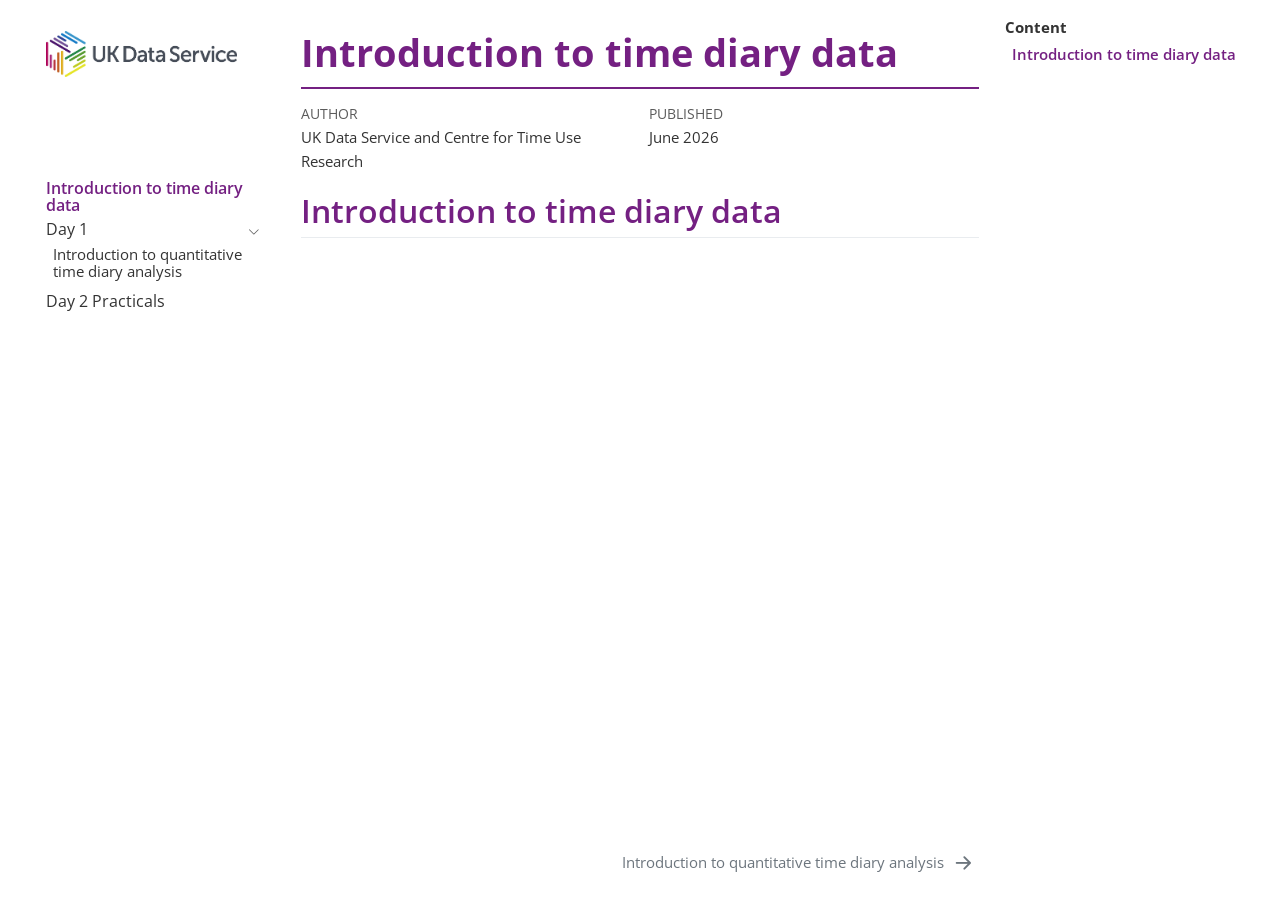
==== docs/index.html @ 2db5632a "Initial" ====
<!DOCTYPE html>
<html xmlns="http://www.w3.org/1999/xhtml" lang="en" xml:lang="en"><head>

<meta charset="utf-8">
<meta name="generator" content="quarto-1.8.27">

<meta name="viewport" content="width=device-width, initial-scale=1.0, user-scalable=yes">

<meta name="author" content="UK Data Service and Centre for Time Use Research">

<title>Introduction to time diary data</title>
<style>
code{white-space: pre-wrap;}
span.smallcaps{font-variant: small-caps;}
div.columns{display: flex; gap: min(4vw, 1.5em);}
div.column{flex: auto; overflow-x: auto;}
div.hanging-indent{margin-left: 1.5em; text-indent: -1.5em;}
ul.task-list{list-style: none;}
ul.task-list li input[type="checkbox"] {
  width: 0.8em;
  margin: 0 0.8em 0.2em -1em; /* quarto-specific, see https://github.com/quarto-dev/quarto-cli/issues/4556 */ 
  vertical-align: middle;
}
</style>


<script src="site_libs/quarto-nav/quarto-nav.js"></script>
<script src="site_libs/quarto-nav/headroom.min.js"></script>
<script src="site_libs/clipboard/clipboard.min.js"></script>
<script src="site_libs/quarto-search/autocomplete.umd.js"></script>
<script src="site_libs/quarto-search/fuse.min.js"></script>
<script src="site_libs/quarto-search/quarto-search.js"></script>
<meta name="quarto:offset" content="./">
<link href="./workbook_04.html" rel="next">
<script src="site_libs/quarto-html/quarto.js" type="module"></script>
<script src="site_libs/quarto-html/tabsets/tabsets.js" type="module"></script>
<script src="site_libs/quarto-html/axe/axe-check.js" type="module"></script>
<script src="site_libs/quarto-html/popper.min.js"></script>
<script src="site_libs/quarto-html/tippy.umd.min.js"></script>
<script src="site_libs/quarto-html/anchor.min.js"></script>
<link href="site_libs/quarto-html/tippy.css" rel="stylesheet">
<link href="site_libs/quarto-html/quarto-syntax-highlighting-ed96de9b727972fe78a7b5d16c58bf87.css" rel="stylesheet" id="quarto-text-highlighting-styles">
<script src="site_libs/bootstrap/bootstrap.min.js"></script>
<link href="site_libs/bootstrap/bootstrap-icons.css" rel="stylesheet">
<link href="site_libs/bootstrap/bootstrap-f410b66b4933f15108f8fa93e83e019d.min.css" rel="stylesheet" append-hash="true" id="quarto-bootstrap" data-mode="light">
<script id="quarto-search-options" type="application/json">{
  "location": "sidebar",
  "copy-button": false,
  "collapse-after": 3,
  "panel-placement": "start",
  "type": "textbox",
  "limit": 50,
  "keyboard-shortcut": [
    "f",
    "/",
    "s"
  ],
  "show-item-context": false,
  "language": {
    "search-no-results-text": "No results",
    "search-matching-documents-text": "matching documents",
    "search-copy-link-title": "Copy link to search",
    "search-hide-matches-text": "Hide additional matches",
    "search-more-match-text": "more match in this document",
    "search-more-matches-text": "more matches in this document",
    "search-clear-button-title": "Clear",
    "search-text-placeholder": "",
    "search-detached-cancel-button-title": "Cancel",
    "search-submit-button-title": "Submit",
    "search-label": "Search"
  }
}</script>
<style>html{ scroll-behavior: smooth; }</style>


<link rel="stylesheet" href="ukds_long.css">
</head>

<body class="nav-sidebar floating quarto-light">

<div id="quarto-search-results"></div>
  <header id="quarto-header" class="headroom fixed-top">
  <nav class="quarto-secondary-nav">
    <div class="container-fluid d-flex">
      <button type="button" class="quarto-btn-toggle btn" data-bs-toggle="collapse" role="button" data-bs-target=".quarto-sidebar-collapse-item" aria-controls="quarto-sidebar" aria-expanded="false" aria-label="Toggle sidebar navigation" onclick="if (window.quartoToggleHeadroom) { window.quartoToggleHeadroom(); }">
        <i class="bi bi-layout-text-sidebar-reverse"></i>
      </button>
        <nav class="quarto-page-breadcrumbs" aria-label="breadcrumb"><ol class="breadcrumb"><li class="breadcrumb-item"><a href="./index.html"><span class="chapter-title">Introduction to time diary data</span></a></li></ol></nav>
        <a class="flex-grow-1" role="navigation" data-bs-toggle="collapse" data-bs-target=".quarto-sidebar-collapse-item" aria-controls="quarto-sidebar" aria-expanded="false" aria-label="Toggle sidebar navigation" onclick="if (window.quartoToggleHeadroom) { window.quartoToggleHeadroom(); }">      
        </a>
      <button type="button" class="btn quarto-search-button" aria-label="Search" onclick="window.quartoOpenSearch();">
        <i class="bi bi-search"></i>
      </button>
    </div>
  </nav>
</header>
<!-- content -->
<div id="quarto-content" class="quarto-container page-columns page-rows-contents page-layout-full">
<!-- sidebar -->
  <nav id="quarto-sidebar" class="sidebar collapse collapse-horizontal quarto-sidebar-collapse-item sidebar-navigation floating overflow-auto">
    <div class="pt-lg-2 mt-2 text-left sidebar-header sidebar-header-stacked">
      <a href="https://ukdataservice.ac.uk/" class="sidebar-logo-link">
      <img src="./pics/UKDS_Logos_Col_Grey_300dpi.png" alt="UK Data Service Logo and link to website" class="sidebar-logo light-content py-0 d-lg-inline d-none">
      <img src="./pics/UKDS_Logos_Col_Grey_300dpi.png" alt="UK Data Service Logo and link to website" class="sidebar-logo dark-content py-0 d-lg-inline d-none">
      </a>
    <div class="sidebar-title mb-0 py-0">
      <a href="./"></a> 
        <div class="sidebar-tools-main">
    <a href="./Introduction-to--time-diary-data.pdf" title="Download PDF" class="quarto-navigation-tool px-1" aria-label="Download PDF"><i class="bi bi-file-pdf"></i></a>
</div>
    </div>
      </div>
        <div class="mt-2 flex-shrink-0 align-items-center">
        <div class="sidebar-search">
        <div id="quarto-search" class="" title="Search"></div>
        </div>
        </div>
    <div class="sidebar-menu-container"> 
    <ul class="list-unstyled mt-1">
        <li class="sidebar-item">
  <div class="sidebar-item-container"> 
  <a href="./index.html" class="sidebar-item-text sidebar-link active"><span class="chapter-title">Introduction to time diary data</span></a>
  </div>
</li>
        <li class="sidebar-item sidebar-item-section">
      <div class="sidebar-item-container"> 
            <a class="sidebar-item-text sidebar-link text-start" data-bs-toggle="collapse" data-bs-target="#quarto-sidebar-section-1" role="navigation" aria-expanded="true">
 <span class="menu-text">Day 1</span></a>
          <a class="sidebar-item-toggle text-start" data-bs-toggle="collapse" data-bs-target="#quarto-sidebar-section-1" role="navigation" aria-expanded="true" aria-label="Toggle section">
            <i class="bi bi-chevron-right ms-2"></i>
          </a> 
      </div>
      <ul id="quarto-sidebar-section-1" class="collapse list-unstyled sidebar-section depth1 show">  
          <li class="sidebar-item">
  <div class="sidebar-item-container"> 
  <a href="./workbook_04.html" class="sidebar-item-text sidebar-link"><span class="chapter-title">Introduction to quantitative time diary analysis</span></a>
  </div>
</li>
      </ul>
  </li>
        <li class="sidebar-item sidebar-item-section">
      <span class="sidebar-item-text sidebar-link text-start">
 <span class="menu-text">Day 2 Practicals</span></span>
  </li>
    </ul>
    </div>
</nav>
<div id="quarto-sidebar-glass" class="quarto-sidebar-collapse-item" data-bs-toggle="collapse" data-bs-target=".quarto-sidebar-collapse-item"></div>
<!-- margin-sidebar -->
    <div id="quarto-margin-sidebar" class="sidebar margin-sidebar">
        <nav id="TOC" role="doc-toc" class="toc-active">
    <h2 id="toc-title">Table of contents</h2>
   
  <ul>
  <li><a href="#introduction-to-time-diary-data" id="toc-introduction-to-time-diary-data" class="nav-link active" data-scroll-target="#introduction-to-time-diary-data">Introduction to time diary data</a></li>
  </ul>
</nav>
    </div>
<!-- main -->
<main class="content column-body" id="quarto-document-content">

<header id="title-block-header" class="quarto-title-block default">
<div class="quarto-title">
<h1 class="title">Introduction to time diary data</h1>
</div>



<div class="quarto-title-meta column-body">

    <div>
    <div class="quarto-title-meta-heading">Author</div>
    <div class="quarto-title-meta-contents">
             <p>UK Data Service and Centre for Time Use Research </p>
          </div>
  </div>
    
    <div>
    <div class="quarto-title-meta-heading">Published</div>
    <div class="quarto-title-meta-contents">
      <p class="date">June 2026</p>
    </div>
  </div>
  
    
  </div>
  


</header>


<section id="introduction-to-time-diary-data" class="level2">
<h2 class="anchored" data-anchor-id="introduction-to-time-diary-data">Introduction to time diary data</h2>


</section>

</main> <!-- /main -->
<script id="quarto-html-after-body" type="application/javascript">
  window.document.addEventListener("DOMContentLoaded", function (event) {
    const icon = "";
    const anchorJS = new window.AnchorJS();
    anchorJS.options = {
      placement: 'right',
      icon: icon
    };
    anchorJS.add('.anchored');
    const isCodeAnnotation = (el) => {
      for (const clz of el.classList) {
        if (clz.startsWith('code-annotation-')) {                     
          return true;
        }
      }
      return false;
    }
    const onCopySuccess = function(e) {
      // button target
      const button = e.trigger;
      // don't keep focus
      button.blur();
      // flash "checked"
      button.classList.add('code-copy-button-checked');
      var currentTitle = button.getAttribute("title");
      button.setAttribute("title", "Copied!");
      let tooltip;
      if (window.bootstrap) {
        button.setAttribute("data-bs-toggle", "tooltip");
        button.setAttribute("data-bs-placement", "left");
        button.setAttribute("data-bs-title", "Copied!");
        tooltip = new bootstrap.Tooltip(button, 
          { trigger: "manual", 
            customClass: "code-copy-button-tooltip",
            offset: [0, -8]});
        tooltip.show();    
      }
      setTimeout(function() {
        if (tooltip) {
          tooltip.hide();
          button.removeAttribute("data-bs-title");
          button.removeAttribute("data-bs-toggle");
          button.removeAttribute("data-bs-placement");
        }
        button.setAttribute("title", currentTitle);
        button.classList.remove('code-copy-button-checked');
      }, 1000);
      // clear code selection
      e.clearSelection();
    }
    const getTextToCopy = function(trigger) {
      const outerScaffold = trigger.parentElement.cloneNode(true);
      const codeEl = outerScaffold.querySelector('code');
      for (const childEl of codeEl.children) {
        if (isCodeAnnotation(childEl)) {
          childEl.remove();
        }
      }
      return codeEl.innerText;
    }
    const clipboard = new window.ClipboardJS('.code-copy-button:not([data-in-quarto-modal])', {
      text: getTextToCopy
    });
    clipboard.on('success', onCopySuccess);
    if (window.document.getElementById('quarto-embedded-source-code-modal')) {
      const clipboardModal = new window.ClipboardJS('.code-copy-button[data-in-quarto-modal]', {
        text: getTextToCopy,
        container: window.document.getElementById('quarto-embedded-source-code-modal')
      });
      clipboardModal.on('success', onCopySuccess);
    }
      var localhostRegex = new RegExp(/^(?:http|https):\/\/localhost\:?[0-9]*\//);
      var mailtoRegex = new RegExp(/^mailto:/);
        var filterRegex = new RegExp('/' + window.location.host + '/');
      var isInternal = (href) => {
          return filterRegex.test(href) || localhostRegex.test(href) || mailtoRegex.test(href);
      }
      // Inspect non-navigation links and adorn them if external
     var links = window.document.querySelectorAll('a[href]:not(.nav-link):not(.navbar-brand):not(.toc-action):not(.sidebar-link):not(.sidebar-item-toggle):not(.pagination-link):not(.no-external):not([aria-hidden]):not(.dropdown-item):not(.quarto-navigation-tool):not(.about-link)');
      for (var i=0; i<links.length; i++) {
        const link = links[i];
        if (!isInternal(link.href)) {
          // undo the damage that might have been done by quarto-nav.js in the case of
          // links that we want to consider external
          if (link.dataset.originalHref !== undefined) {
            link.href = link.dataset.originalHref;
          }
            // target, if specified
            link.setAttribute("target", "_blank");
            if (link.getAttribute("rel") === null) {
              link.setAttribute("rel", "noopener");
            }
        }
      }
    function tippyHover(el, contentFn, onTriggerFn, onUntriggerFn) {
      const config = {
        allowHTML: true,
        maxWidth: 500,
        delay: 100,
        arrow: false,
        appendTo: function(el) {
            return el.parentElement;
        },
        interactive: true,
        interactiveBorder: 10,
        theme: 'quarto',
        placement: 'bottom-start',
      };
      if (contentFn) {
        config.content = contentFn;
      }
      if (onTriggerFn) {
        config.onTrigger = onTriggerFn;
      }
      if (onUntriggerFn) {
        config.onUntrigger = onUntriggerFn;
      }
      window.tippy(el, config); 
    }
    const noterefs = window.document.querySelectorAll('a[role="doc-noteref"]');
    for (var i=0; i<noterefs.length; i++) {
      const ref = noterefs[i];
      tippyHover(ref, function() {
        // use id or data attribute instead here
        let href = ref.getAttribute('data-footnote-href') || ref.getAttribute('href');
        try { href = new URL(href).hash; } catch {}
        const id = href.replace(/^#\/?/, "");
        const note = window.document.getElementById(id);
        if (note) {
          return note.innerHTML;
        } else {
          return "";
        }
      });
    }
    const xrefs = window.document.querySelectorAll('a.quarto-xref');
    const processXRef = (id, note) => {
      // Strip column container classes
      const stripColumnClz = (el) => {
        el.classList.remove("page-full", "page-columns");
        if (el.children) {
          for (const child of el.children) {
            stripColumnClz(child);
          }
        }
      }
      stripColumnClz(note)
      if (id === null || id.startsWith('sec-')) {
        // Special case sections, only their first couple elements
        const container = document.createElement("div");
        if (note.children && note.children.length > 2) {
          container.appendChild(note.children[0].cloneNode(true));
          for (let i = 1; i < note.children.length; i++) {
            const child = note.children[i];
            if (child.tagName === "P" && child.innerText === "") {
              continue;
            } else {
              container.appendChild(child.cloneNode(true));
              break;
            }
          }
          if (window.Quarto?.typesetMath) {
            window.Quarto.typesetMath(container);
          }
          return container.innerHTML
        } else {
          if (window.Quarto?.typesetMath) {
            window.Quarto.typesetMath(note);
          }
          return note.innerHTML;
        }
      } else {
        // Remove any anchor links if they are present
        const anchorLink = note.querySelector('a.anchorjs-link');
        if (anchorLink) {
          anchorLink.remove();
        }
        if (window.Quarto?.typesetMath) {
          window.Quarto.typesetMath(note);
        }
        if (note.classList.contains("callout")) {
          return note.outerHTML;
        } else {
          return note.innerHTML;
        }
      }
    }
    for (var i=0; i<xrefs.length; i++) {
      const xref = xrefs[i];
      tippyHover(xref, undefined, function(instance) {
        instance.disable();
        let url = xref.getAttribute('href');
        let hash = undefined; 
        if (url.startsWith('#')) {
          hash = url;
        } else {
          try { hash = new URL(url).hash; } catch {}
        }
        if (hash) {
          const id = hash.replace(/^#\/?/, "");
          const note = window.document.getElementById(id);
          if (note !== null) {
            try {
              const html = processXRef(id, note.cloneNode(true));
              instance.setContent(html);
            } finally {
              instance.enable();
              instance.show();
            }
          } else {
            // See if we can fetch this
            fetch(url.split('#')[0])
            .then(res => res.text())
            .then(html => {
              const parser = new DOMParser();
              const htmlDoc = parser.parseFromString(html, "text/html");
              const note = htmlDoc.getElementById(id);
              if (note !== null) {
                const html = processXRef(id, note);
                instance.setContent(html);
              } 
            }).finally(() => {
              instance.enable();
              instance.show();
            });
          }
        } else {
          // See if we can fetch a full url (with no hash to target)
          // This is a special case and we should probably do some content thinning / targeting
          fetch(url)
          .then(res => res.text())
          .then(html => {
            const parser = new DOMParser();
            const htmlDoc = parser.parseFromString(html, "text/html");
            const note = htmlDoc.querySelector('main.content');
            if (note !== null) {
              // This should only happen for chapter cross references
              // (since there is no id in the URL)
              // remove the first header
              if (note.children.length > 0 && note.children[0].tagName === "HEADER") {
                note.children[0].remove();
              }
              const html = processXRef(null, note);
              instance.setContent(html);
            } 
          }).finally(() => {
            instance.enable();
            instance.show();
          });
        }
      }, function(instance) {
      });
    }
        let selectedAnnoteEl;
        const selectorForAnnotation = ( cell, annotation) => {
          let cellAttr = 'data-code-cell="' + cell + '"';
          let lineAttr = 'data-code-annotation="' +  annotation + '"';
          const selector = 'span[' + cellAttr + '][' + lineAttr + ']';
          return selector;
        }
        const selectCodeLines = (annoteEl) => {
          const doc = window.document;
          const targetCell = annoteEl.getAttribute("data-target-cell");
          const targetAnnotation = annoteEl.getAttribute("data-target-annotation");
          const annoteSpan = window.document.querySelector(selectorForAnnotation(targetCell, targetAnnotation));
          const lines = annoteSpan.getAttribute("data-code-lines").split(",");
          const lineIds = lines.map((line) => {
            return targetCell + "-" + line;
          })
          let top = null;
          let height = null;
          let parent = null;
          if (lineIds.length > 0) {
              //compute the position of the single el (top and bottom and make a div)
              const el = window.document.getElementById(lineIds[0]);
              top = el.offsetTop;
              height = el.offsetHeight;
              parent = el.parentElement.parentElement;
            if (lineIds.length > 1) {
              const lastEl = window.document.getElementById(lineIds[lineIds.length - 1]);
              const bottom = lastEl.offsetTop + lastEl.offsetHeight;
              height = bottom - top;
            }
            if (top !== null && height !== null && parent !== null) {
              // cook up a div (if necessary) and position it 
              let div = window.document.getElementById("code-annotation-line-highlight");
              if (div === null) {
                div = window.document.createElement("div");
                div.setAttribute("id", "code-annotation-line-highlight");
                div.style.position = 'absolute';
                parent.appendChild(div);
              }
              div.style.top = top - 2 + "px";
              div.style.height = height + 4 + "px";
              div.style.left = 0;
              let gutterDiv = window.document.getElementById("code-annotation-line-highlight-gutter");
              if (gutterDiv === null) {
                gutterDiv = window.document.createElement("div");
                gutterDiv.setAttribute("id", "code-annotation-line-highlight-gutter");
                gutterDiv.style.position = 'absolute';
                const codeCell = window.document.getElementById(targetCell);
                const gutter = codeCell.querySelector('.code-annotation-gutter');
                gutter.appendChild(gutterDiv);
              }
              gutterDiv.style.top = top - 2 + "px";
              gutterDiv.style.height = height + 4 + "px";
            }
            selectedAnnoteEl = annoteEl;
          }
        };
        const unselectCodeLines = () => {
          const elementsIds = ["code-annotation-line-highlight", "code-annotation-line-highlight-gutter"];
          elementsIds.forEach((elId) => {
            const div = window.document.getElementById(elId);
            if (div) {
              div.remove();
            }
          });
          selectedAnnoteEl = undefined;
        };
          // Handle positioning of the toggle
      window.addEventListener(
        "resize",
        throttle(() => {
          elRect = undefined;
          if (selectedAnnoteEl) {
            selectCodeLines(selectedAnnoteEl);
          }
        }, 10)
      );
      function throttle(fn, ms) {
      let throttle = false;
      let timer;
        return (...args) => {
          if(!throttle) { // first call gets through
              fn.apply(this, args);
              throttle = true;
          } else { // all the others get throttled
              if(timer) clearTimeout(timer); // cancel #2
              timer = setTimeout(() => {
                fn.apply(this, args);
                timer = throttle = false;
              }, ms);
          }
        };
      }
        // Attach click handler to the DT
        const annoteDls = window.document.querySelectorAll('dt[data-target-cell]');
        for (const annoteDlNode of annoteDls) {
          annoteDlNode.addEventListener('click', (event) => {
            const clickedEl = event.target;
            if (clickedEl !== selectedAnnoteEl) {
              unselectCodeLines();
              const activeEl = window.document.querySelector('dt[data-target-cell].code-annotation-active');
              if (activeEl) {
                activeEl.classList.remove('code-annotation-active');
              }
              selectCodeLines(clickedEl);
              clickedEl.classList.add('code-annotation-active');
            } else {
              // Unselect the line
              unselectCodeLines();
              clickedEl.classList.remove('code-annotation-active');
            }
          });
        }
    const findCites = (el) => {
      const parentEl = el.parentElement;
      if (parentEl) {
        const cites = parentEl.dataset.cites;
        if (cites) {
          return {
            el,
            cites: cites.split(' ')
          };
        } else {
          return findCites(el.parentElement)
        }
      } else {
        return undefined;
      }
    };
    var bibliorefs = window.document.querySelectorAll('a[role="doc-biblioref"]');
    for (var i=0; i<bibliorefs.length; i++) {
      const ref = bibliorefs[i];
      const citeInfo = findCites(ref);
      if (citeInfo) {
        tippyHover(citeInfo.el, function() {
          var popup = window.document.createElement('div');
          citeInfo.cites.forEach(function(cite) {
            var citeDiv = window.document.createElement('div');
            citeDiv.classList.add('hanging-indent');
            citeDiv.classList.add('csl-entry');
            var biblioDiv = window.document.getElementById('ref-' + cite);
            if (biblioDiv) {
              citeDiv.innerHTML = biblioDiv.innerHTML;
            }
            popup.appendChild(citeDiv);
          });
          return popup.innerHTML;
        });
      }
    }
  });
  </script>
<nav class="page-navigation column-body">
  <div class="nav-page nav-page-previous">
  </div>
  <div class="nav-page nav-page-next">
      <a href="./workbook_04.html" class="pagination-link" aria-label="Introduction to quantitative time diary analysis">
        <span class="nav-page-text"><span class="chapter-title">Introduction to quantitative time diary analysis</span></span> <i class="bi bi-arrow-right-short"></i>
      </a>
  </div>
</nav>
</div> <!-- /content -->




<script src="site_libs/quarto-html/zenscroll-min.js"></script>
</body></html>
---- docs/site_libs/quarto-html/tippy.css ----
.tippy-box[data-animation=fade][data-state=hidden]{opacity:0}[data-tippy-root]{max-width:calc(100vw - 10px)}.tippy-box{position:relative;background-color:#333;color:#fff;border-radius:4px;font-size:14px;line-height:1.4;white-space:normal;outline:0;transition-property:transform,visibility,opacity}.tippy-box[data-placement^=top]>.tippy-arrow{bottom:0}.tippy-box[data-placement^=top]>.tippy-arrow:before{bottom:-7px;left:0;border-width:8px 8px 0;border-top-color:initial;transform-origin:center top}.tippy-box[data-placement^=bottom]>.tippy-arrow{top:0}.tippy-box[data-placement^=bottom]>.tippy-arrow:before{top:-7px;left:0;border-width:0 8px 8px;border-bottom-color:initial;transform-origin:center bottom}.tippy-box[data-placement^=left]>.tippy-arrow{right:0}.tippy-box[data-placement^=left]>.tippy-arrow:before{border-width:8px 0 8px 8px;border-left-color:initial;right:-7px;transform-origin:center left}.tippy-box[data-placement^=right]>.tippy-arrow{left:0}.tippy-box[data-placement^=right]>.tippy-arrow:before{left:-7px;border-width:8px 8px 8px 0;border-right-color:initial;transform-origin:center right}.tippy-box[data-inertia][data-state=visible]{transition-timing-function:cubic-bezier(.54,1.5,.38,1.11)}.tippy-arrow{width:16px;height:16px;color:#333}.tippy-arrow:before{content:"";position:absolute;border-color:transparent;border-style:solid}.tippy-content{position:relative;padding:5px 9px;z-index:1}
---- docs/ukds_long.css ----
/* 
 * UK Data Service Quarto Book Styles
 * Default font: Open Sans
 * Brand color: #742082
 * Logo with hyperlink in top left
 * Current page in BOTH TOCs: #742082
 */

/* Import Open Sans font from Google Fonts */
@import url('https://fonts.googleapis.com/css2?family=Open+Sans:ital,wght@0,300;0,400;0,500;0,600;0,700;0,800;1,300;1,400;1,500;1,600;1,700;1,800&display=swap');

/* CSS Variables for consistent theming */
:root {
  --brand-purple: #742082;
  --brand-purple-light: #8a4a96;
  --brand-purple-dark: #5a1a66;
  --text-dark: #333333;
  --text-light: #666666;
  --background-light: #f8f9fa;
  --border-light: #e9ecef;
}

/* Base typography */
body {
  font-family: 'Open Sans', sans-serif;
  font-weight: 400;
  line-height: 1.6;
  color: var(--text-dark);
}

/* Headings - all using brand purple */
h1, h2, h3, h4, h5, h6,
.h1, .h2, .h3, .h4, .h5, .h6 {
  color: var(--brand-purple);
  font-family: 'Open Sans', sans-serif;
  font-weight: 600;
  margin-top: 1.5em;
  margin-bottom: 0.5em;
}

h1, .h1 {
  font-size: 2.25rem;
  font-weight: 700;
  border-bottom: 2px solid var(--brand-purple);
  padding-bottom: 0.3em;
}

h2, .h2 {
  font-size: 1.875rem;
  border-bottom: 1px solid var(--border-light);
  padding-bottom: 0.2em;
}

h3, .h3 { font-size: 1.5rem; }
h4, .h4 { font-size: 1.25rem; }
h5, .h5 { font-size: 1.125rem; }
h6, .h6 { font-size: 1rem; font-style: italic; }

/* Hyperlinks */
a {
  color: var(--brand-purple);
  text-decoration: none;
  transition: color 0.2s ease, text-decoration 0.2s ease;
}

a:hover,
a:focus {
  color: var(--brand-purple-dark);
  text-decoration: underline;
}

a:visited {
  color: var(--brand-purple-light);
}

/* Logo in top left corner - LARGER SIZE 
.sidebar-header {
  position: relative;
  padding: 1.5rem 1.5rem; /* Increased padding for larger logo */
  border-bottom: 1px solid var(--border-light);
  background: white;
}

.sidebar-logo-img {
  background: url('pics/UKDS_Logos_Col_Grey_300dpi.png') no-repeat; 
  /* OR use <img> tag in your sidebar */
}

/* Logo container with hyperlink */
.sidebar-logo {
  display: block;
  margin-bottom: 1rem;
}

/* Larger logo size */
.sidebar-logo-img {
  height: 80px; /* Increased from 60px to 80px */
  width: auto;
  max-width: 280px; /* Increased from 200px to 280px */
  transition: opacity 0.2s ease;
}

.sidebar-logo:hover .sidebar-logo-img {
  opacity: 0.8;
}

/* Alternative positioning if sidebar header doesn't work - also larger */
.navbar-brand {
  padding: 0.75rem 0; /* Increased padding */
}

.navbar-logo {
  height: 60px; /* Increased from 40px to 60px */
  width: auto;
  max-width: 240px; /* Increased from 180px to 240px */
}
*/

/* Main content area adjustments */
#quarto-document-container {
  font-family: 'Open Sans', sans-serif;
}

/* LEFT SIDEBAR TOC - CORRECT SELECTORS FOR SIDEBAR-ITEM-TEXT */

/* Left sidebar regular links */
.sidebar .sidebar-item-text.sidebar-link,
.sidebar .sidebar-link,
.sidebar-item-text.sidebar-link {
  color: var(--text-dark) !important;
  font-weight: 400 !important;
  background-color: transparent !important;
}

/* Left sidebar ACTIVE links - brand purple */
.sidebar .sidebar-item-text.sidebar-link.active,
.sidebar .sidebar-link.active,
.sidebar-item-text.sidebar-link.active,
.sidebar .active > .sidebar-item-text.sidebar-link {
  color: #742082 !important;
  font-weight: 600 !important;
  background-color: transparent !important;
  border-color: transparent !important;
}

/* Left sidebar hover states - regular links */
.sidebar .sidebar-item-text.sidebar-link:hover,
.sidebar .sidebar-link:hover,
.sidebar-item-text.sidebar-link:hover {
  color: #742082 !important;
  text-decoration: underline !important;
  background-color: transparent !important;
}

/* Left sidebar hover states - ACTIVE links */
.sidebar .sidebar-item-text.sidebar-link.active:hover,
.sidebar .sidebar-link.active:hover,
.sidebar-item-text.sidebar-link.active:hover,
.sidebar .active > .sidebar-item-text.sidebar-link:hover {
  color: #742082 !important;
  font-weight: 600 !important;
  text-decoration: underline !important;
  background-color: transparent !important;
}

/* Legacy left TOC styling (backward compatibility) */
.sidebar nav[role="doc-toc"] ul > li > a {
  color: var(--text-dark);
  font-weight: 400;
  padding: 0.25rem 0;
  background-color: transparent;
}

.sidebar nav[role="doc-toc"] ul > li > a.active {
  color: var(--brand-purple);
  font-weight: 600;
  text-decoration: none;
}

.sidebar nav[role="doc-toc"] ul > li > a:hover,
.sidebar nav[role="doc-toc"] ul > li > a:focus {
  color: var(--brand-purple);
  background-color: transparent;
  text-decoration: underline;
}

/* RIGHT SIDEBAR TOC - PRECISE FIX FOR nav-link active */

/* Target the specific active nav-link in right sidebar */
.sidebar nav[role="doc-toc"] .nav-link.active,
.sidebar nav[role="doc-toc"] a.nav-link.active,
#quarto-sidebar .nav-link.active,
.quarto-sidebar .nav-link.active,
.quarto-sidebar-nav-contents .nav-link.active,
nav[role="doc-toc"] .nav-link.active {
  color: #742082 !important;
  font-weight: 600 !important;
  background-color: transparent !important;
  border-color: transparent !important;
}

/* Hover state for active nav-link */
.sidebar nav[role="doc-toc"] .nav-link.active:hover,
.sidebar nav[role="doc-toc"] a.nav-link.active:hover,
#quarto-sidebar .nav-link.active:hover,
.quarto-sidebar .nav-link.active:hover,
.quarto-sidebar-nav-contents .nav-link.active:hover,
nav[role="doc-toc"] .nav-link.active:hover {
  color: #742082 !important;
  font-weight: 600 !important;
  text-decoration: underline !important;
  background-color: transparent !important;
}

/* Regular nav-links (not active) */
.sidebar nav[role="doc-toc"] .nav-link,
.sidebar nav[role="doc-toc"] a.nav-link,
#quarto-sidebar .nav-link,
.quarto-sidebar .nav-link,
.quarto-sidebar-nav-contents .nav-link,
nav[role="doc-toc"] .nav-link {
  color: var(--text-dark) !important;
  font-weight: 400 !important;
}

/* Hover state for regular nav-links */
.sidebar nav[role="doc-toc"] .nav-link:hover,
.sidebar nav[role="doc-toc"] a.nav-link:hover,
#quarto-sidebar .nav-link:hover,
.quarto-sidebar .nav-link:hover,
.quarto-sidebar-nav-contents .nav-link:hover,
nav[role="doc-toc"] .nav-link:hover {
  color: #742082 !important;
  text-decoration: underline !important;
}

/* Replace "Table of contents" with "Content" in bold - LEFT SIDEBAR 
.sidebar-header h1.title,
.sidebar .sidebar-title,
.sidebar h2.sidebar-title,
.sidebar .sidebar-header [role="doc-toc"] > h2 {
  font-weight: 700 !important;
  font-size: 1.25rem !important;
}

.sidebar-header h1.title::before,
.sidebar .sidebar-title::before,
.sidebar h2.sidebar-title::before {
  content: "Content";
  visibility: visible;
  position: absolute;
  left: 0;
  top: 0;
  font-weight: 700;
  color: var(--text-dark);
}
*/

.sidebar-header h1.title,
.sidebar .sidebar-title,
.sidebar h2.sidebar-title {
  visibility: hidden;
  position: relative;
}

/* Replace "On this page" in RIGHT SIDEBAR if needed */

#toc-title {
  visibility: hidden;
  position: relative;
}

#toc-title::before {
  content: "Content";
  visibility: visible;
  position: absolute;
  left: 0;
  top: 0;
  font-weight: 700;
  color: var(--text-dark);
}

/* Code blocks */
pre.sourceCode {
  border-left: 4px solid var(--brand-purple);
  background-color: var(--background-light);
}

code {
  color: var(--brand-purple-dark);
  background-color: rgba(116, 32, 130, 0.1);
  padding: 0.1em 0.3em;
  border-radius: 3px;
}

/* Tables */
table {
  border-collapse: collapse;
  margin: 1.5rem 0;
}

table th {
  background-color: var(--brand-purple);
  color: white;
  font-weight: 600;
  padding: 0.75rem;
  text-align: left;
}

table td {
  padding: 0.75rem;
  border-bottom: 1px solid var(--border-light);
}

table tr:hover {
  background-color: rgba(116, 32, 130, 0.05);
}

/* Blockquotes */
blockquote {
  border-left: 4px solid var(--brand-purple);
  background-color: var(--background-light);
  padding: 1rem 1.5rem;
  margin: 1.5rem 0;
  font-style: italic;
}

/* Buttons */
.btn-primary {
  background-color: var(--brand-purple);
  border-color: var(--brand-purple);
  color: white;
}

.btn-primary:hover,
.btn-primary:focus {
  background-color: var(--brand-purple-dark);
  border-color: var(--brand-purple-dark);
  color: white;
}

/* Print styles for PDF export */
@media print {
  .sidebar {
    display: none !important;
  }
  
  .sidebar-header {
    display: none !important;
  }
  
  a {
    color: var(--brand-purple) !important;
    text-decoration: underline !important;
  }
  
  h1, h2, h3, h4, h5, h6 {
    color: var(--brand-purple) !important;
    page-break-after: avoid;
  }
  
  /* Ensure good contrast for print */
  body {
    color: #000000;
    font-size: 12pt;
    line-height: 1.4;
  }
}

/* Responsive adjustments for larger logo */
@media (max-width: 768px) {
  .sidebar-logo-img {
    height: 65px; /* Slightly smaller on mobile but still larger than original */
    max-width: 220px;
  }
  
  .navbar-logo {
    height: 50px; /* Slightly smaller on mobile */
    max-width: 200px;
  }
  
  h1, .h1 {
    font-size: 1.875rem;
  }
  
  h2, .h2 {
    font-size: 1.5rem;
  }
}

/* Logo position top left (RevealJS presentations only) */
.slide-logo{
  display: block;
  position: fixed;
  bottom: unset !important;
  right: unset !important;
  top: 5px;
  left: 12px;
  height: 50px !important;
  width: unset  !important;
  max-width: unset !important;
  max-height: unset !important;
}

.reveal #slide-logo {
  cursor: pointer;
}

.reveal a {
  text-decoration: underline;
  color: #33bad8;
  cursor: pointer;
}

.reveal a:visited {
  color: #5678ac;
}



.reveal ul ul {
  list-style-type: circle;
}

/* Target slide titles (typically h1 elements) */
.reveal .slides section h1 {
  font-size: 2em; /* adjust this value as needed */
}

/* Optionally, style other heading levels */
.reveal .slides section h2 {
  font-size: 1.5em;
}

.reveal .slides section h3 {
  font-size: 1em;
}
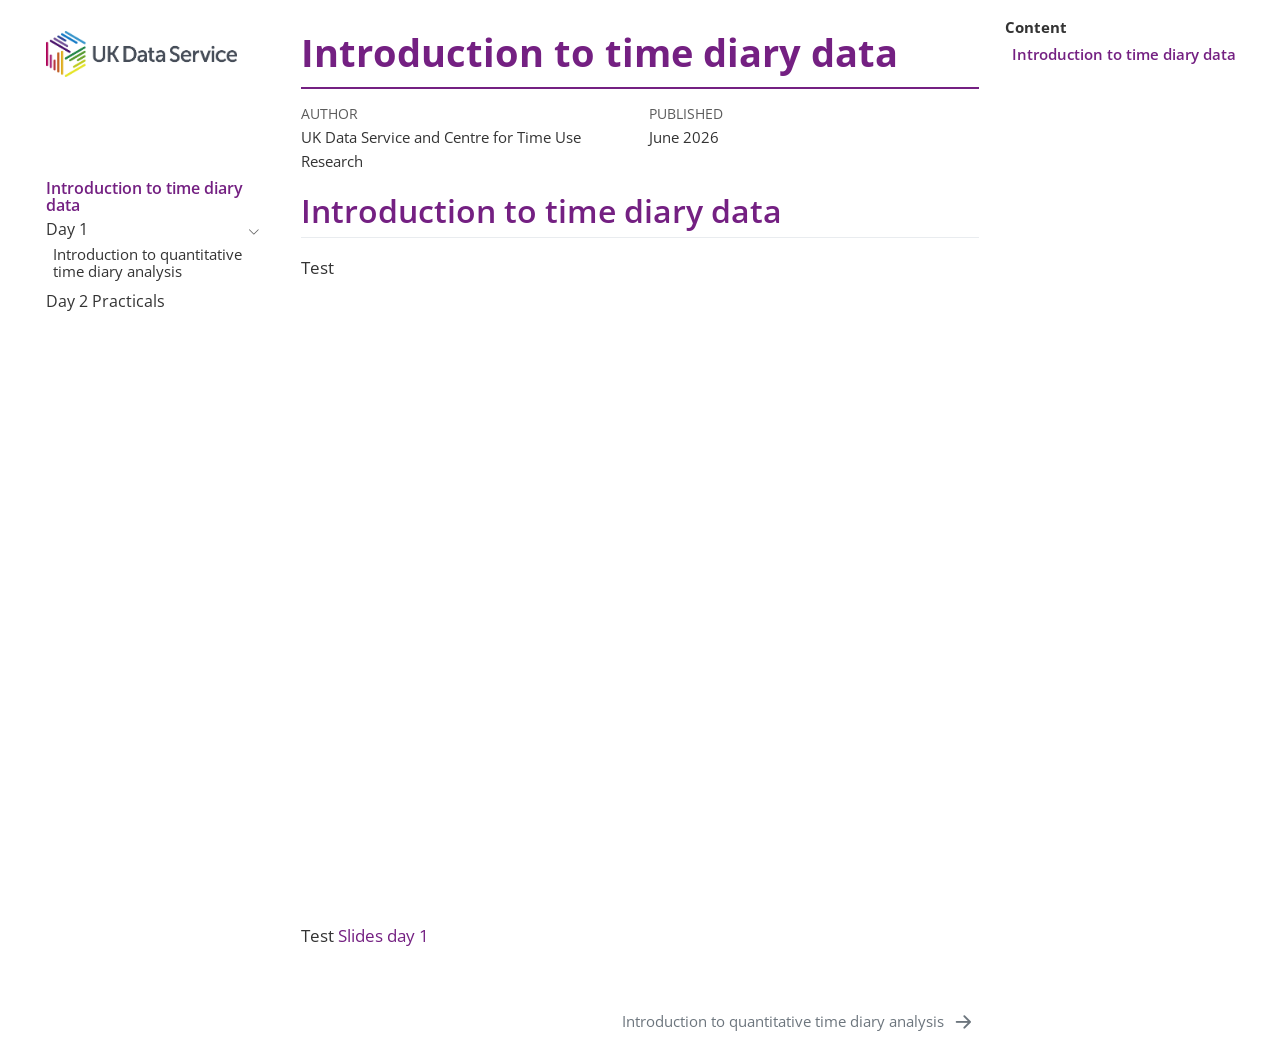
==== commit bd679085: "Initial" ====
--- a/docs/index.html
+++ b/docs/index.html
@@ -192,6 +192,8 @@
 
 <section id="introduction-to-time-diary-data" class="level2">
 <h2 class="anchored" data-anchor-id="introduction-to-time-diary-data">Introduction to time diary data</h2>
+<p>Test <iframe src="https://UKdataserviceopen.github.io/TUS2026/TUS26_04-1.html" width="100%" height="600px" frameborder="0" allowfullscreen=""> </iframe></p>
+<p>Test <a href="https://UKdataserviceopen.github.io/TUS2026/TUS26_04-1.html">Slides day 1</a></p>
 
 
 </section>
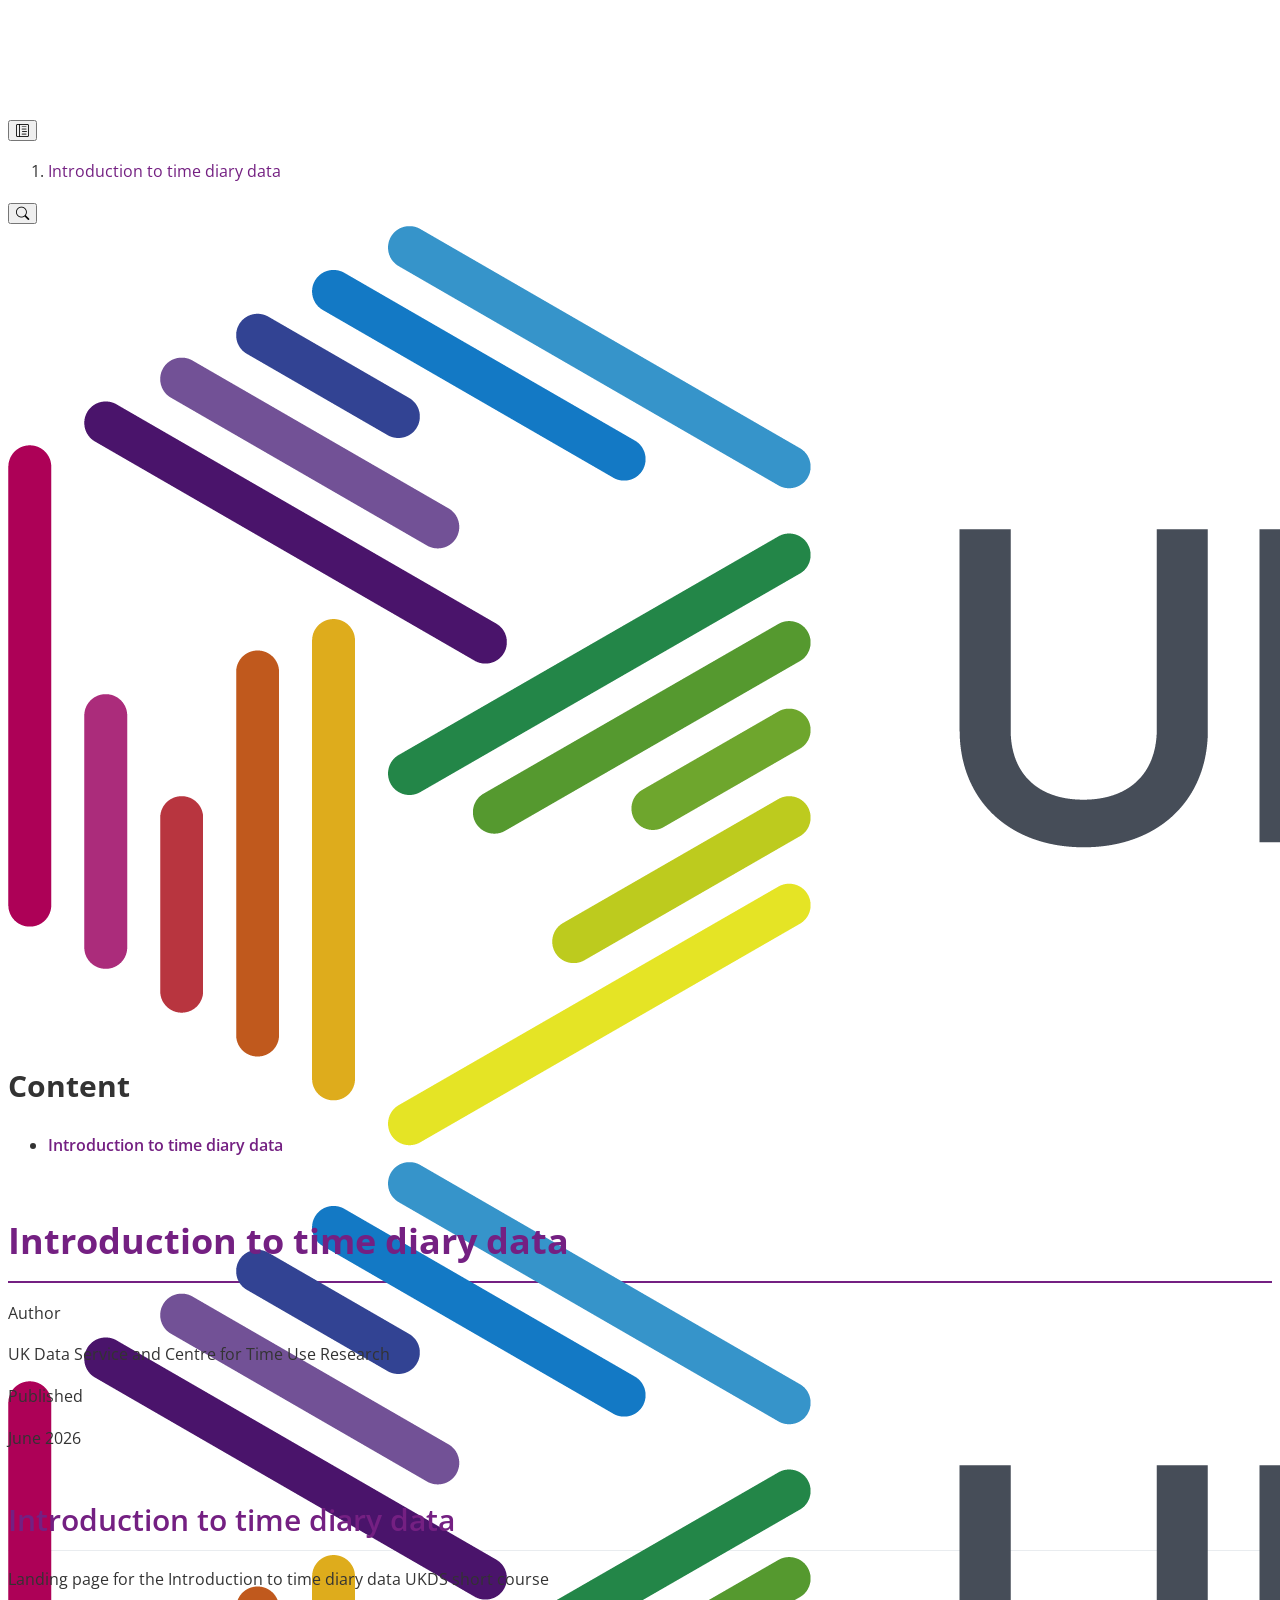
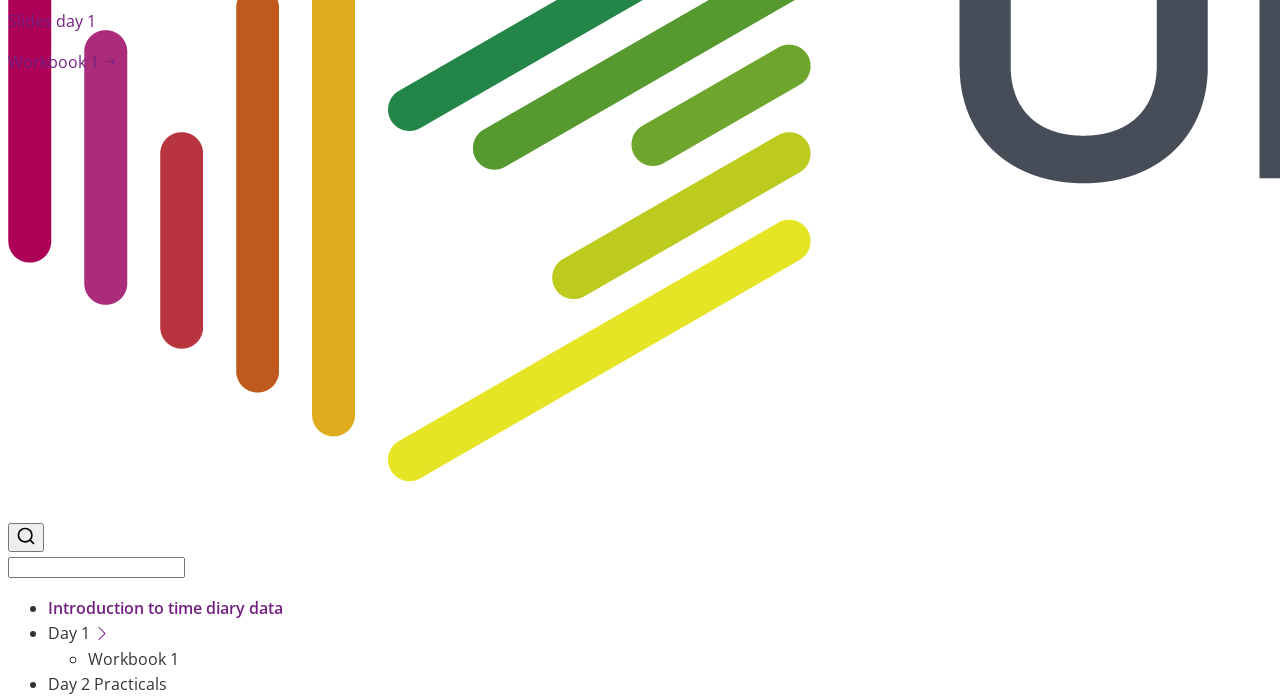
==== commit 6dabd04c: "pre_final" ====
--- a/docs/index.html
+++ b/docs/index.html
@@ -2,7 +2,7 @@
 <html xmlns="http://www.w3.org/1999/xhtml" lang="en" xml:lang="en"><head>
 
 <meta charset="utf-8">
-<meta name="generator" content="quarto-1.8.27">
+<meta name="generator" content="quarto-1.9.38">
 
 <meta name="viewport" content="width=device-width, initial-scale=1.0, user-scalable=yes">
 
@@ -10,6 +10,9 @@
 
 <title>Introduction to time diary data</title>
 <style>
+/* Default styles provided by pandoc.
+** See https://pandoc.org/MANUAL.html#variables-for-html for config info.
+*/
 code{white-space: pre-wrap;}
 span.smallcaps{font-variant: small-caps;}
 div.columns{display: flex; gap: min(4vw, 1.5em);}
@@ -34,15 +37,14 @@
 <link href="./workbook_04.html" rel="next">
 <script src="site_libs/quarto-html/quarto.js" type="module"></script>
 <script src="site_libs/quarto-html/tabsets/tabsets.js" type="module"></script>
-<script src="site_libs/quarto-html/axe/axe-check.js" type="module"></script>
 <script src="site_libs/quarto-html/popper.min.js"></script>
 <script src="site_libs/quarto-html/tippy.umd.min.js"></script>
 <script src="site_libs/quarto-html/anchor.min.js"></script>
 <link href="site_libs/quarto-html/tippy.css" rel="stylesheet">
-<link href="site_libs/quarto-html/quarto-syntax-highlighting-ed96de9b727972fe78a7b5d16c58bf87.css" rel="stylesheet" id="quarto-text-highlighting-styles">
+<link href="site_libs/quarto-html/quarto-syntax-highlighting-15634bcf2e68342d4ad2dfa704d543f6.css" rel="stylesheet" id="quarto-text-highlighting-styles">
 <script src="site_libs/bootstrap/bootstrap.min.js"></script>
 <link href="site_libs/bootstrap/bootstrap-icons.css" rel="stylesheet">
-<link href="site_libs/bootstrap/bootstrap-f410b66b4933f15108f8fa93e83e019d.min.css" rel="stylesheet" append-hash="true" id="quarto-bootstrap" data-mode="light">
+<link href="site_libs/bootstrap/bootstrap-ed3d8f739e1b7c906b72064d8269c4f3.min.css" rel="stylesheet" append-hash="true" id="quarto-bootstrap" data-mode="light">
 <script id="quarto-search-options" type="application/json">{
   "location": "sidebar",
   "copy-button": false,
@@ -133,7 +135,7 @@
       <ul id="quarto-sidebar-section-1" class="collapse list-unstyled sidebar-section depth1 show">  
           <li class="sidebar-item">
   <div class="sidebar-item-container"> 
-  <a href="./workbook_04.html" class="sidebar-item-text sidebar-link"><span class="chapter-title">Introduction to quantitative time diary analysis</span></a>
+  <a href="./workbook_04.html" class="sidebar-item-text sidebar-link"><span class="chapter-title">Workbook 1</span></a>
   </div>
 </li>
       </ul>
@@ -192,8 +194,8 @@
 
 <section id="introduction-to-time-diary-data" class="level2">
 <h2 class="anchored" data-anchor-id="introduction-to-time-diary-data">Introduction to time diary data</h2>
-<p>Test <iframe src="https://UKdataserviceopen.github.io/TUS2026/TUS26_04-1.html" width="100%" height="600px" frameborder="0" allowfullscreen=""> </iframe></p>
-<p>Test <a href="https://UKdataserviceopen.github.io/TUS2026/TUS26_04-1.html">Slides day 1</a></p>
+<p>Landing page for the Introduction to time diary data UKDS short course</p>
+<p><a href="https://UKdataserviceopen.github.io/TUS2026/TUS26_04-1.html">Slides day 1</a></p>
 
 
 </section>
@@ -608,8 +610,8 @@
   <div class="nav-page nav-page-previous">
   </div>
   <div class="nav-page nav-page-next">
-      <a href="./workbook_04.html" class="pagination-link" aria-label="Introduction to quantitative time diary analysis">
-        <span class="nav-page-text"><span class="chapter-title">Introduction to quantitative time diary analysis</span></span> <i class="bi bi-arrow-right-short"></i>
+      <a href="./workbook_04.html" class="pagination-link" aria-label="Workbook 1">
+        <span class="nav-page-text"><span class="chapter-title">Workbook 1</span></span> <i class="bi bi-arrow-right-short"></i>
       </a>
   </div>
 </nav>
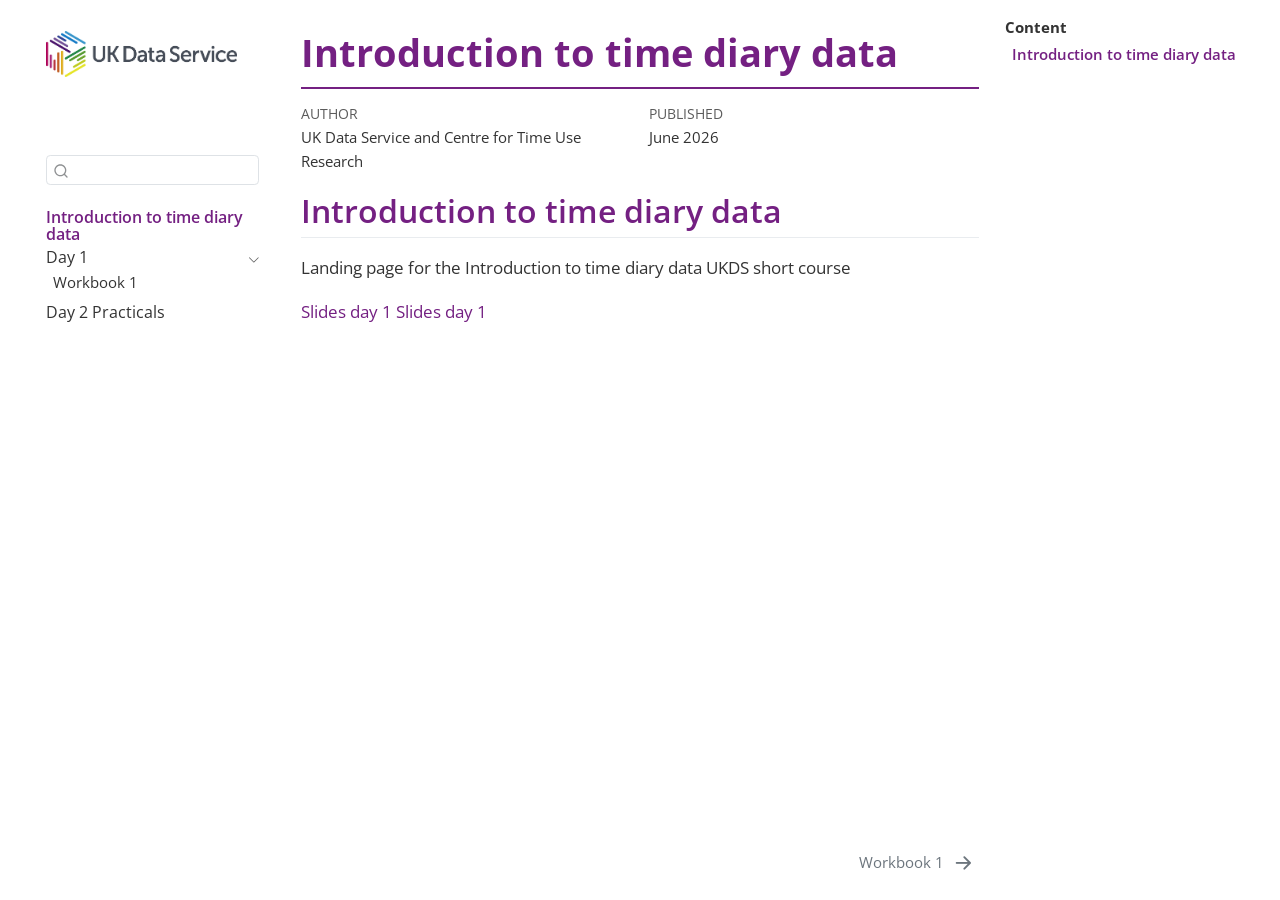
==== commit e66a2f2a: "Slides" ====
--- a/docs/index.html
+++ b/docs/index.html
@@ -108,6 +108,7 @@
     <div class="sidebar-title mb-0 py-0">
       <a href="./"></a> 
         <div class="sidebar-tools-main">
+    <a href="./TUS26_04.html" title="Slides" class="quarto-navigation-tool px-1" aria-label="Slides"><i class="bi bi-"></i></a>
     <a href="./Introduction-to--time-diary-data.pdf" title="Download PDF" class="quarto-navigation-tool px-1" aria-label="Download PDF"><i class="bi bi-file-pdf"></i></a>
 </div>
     </div>
@@ -195,7 +196,7 @@
 <section id="introduction-to-time-diary-data" class="level2">
 <h2 class="anchored" data-anchor-id="introduction-to-time-diary-data">Introduction to time diary data</h2>
 <p>Landing page for the Introduction to time diary data UKDS short course</p>
-<p><a href="https://UKdataserviceopen.github.io/TUS2026/TUS26_04-1.html">Slides day 1</a></p>
+<p><a href="https://UKdataserviceopen.github.io/TUS2026/TUS26_04.html">Slides day 1</a> <a href="TUS26_04.html">Slides day 1</a></p>
 
 
 </section>
--- a/docs/site_libs/quarto-html/quarto-syntax-highlighting-15634bcf2e68342d4ad2dfa704d543f6.css
+++ b/docs/site_libs/quarto-html/quarto-syntax-highlighting-15634bcf2e68342d4ad2dfa704d543f6.css
@@ -0,0 +1,236 @@
+/* quarto syntax highlight colors */
+:root {
+  --quarto-hl-ot-color: #003B4F;
+  --quarto-hl-at-color: #657422;
+  --quarto-hl-ss-color: #20794D;
+  --quarto-hl-an-color: #5E5E5E;
+  --quarto-hl-fu-color: #4758AB;
+  --quarto-hl-st-color: #20794D;
+  --quarto-hl-cf-color: #003B4F;
+  --quarto-hl-op-color: #5E5E5E;
+  --quarto-hl-er-color: #AD0000;
+  --quarto-hl-bn-color: #AD0000;
+  --quarto-hl-al-color: #AD0000;
+  --quarto-hl-va-color: #111111;
+  --quarto-hl-bu-color: inherit;
+  --quarto-hl-ex-color: inherit;
+  --quarto-hl-pp-color: #AD0000;
+  --quarto-hl-in-color: #5E5E5E;
+  --quarto-hl-vs-color: #20794D;
+  --quarto-hl-wa-color: #5E5E5E;
+  --quarto-hl-do-color: #5E5E5E;
+  --quarto-hl-im-color: #00769E;
+  --quarto-hl-ch-color: #20794D;
+  --quarto-hl-dt-color: #AD0000;
+  --quarto-hl-fl-color: #AD0000;
+  --quarto-hl-co-color: #5E5E5E;
+  --quarto-hl-cv-color: #5E5E5E;
+  --quarto-hl-cn-color: #8f5902;
+  --quarto-hl-sc-color: #5E5E5E;
+  --quarto-hl-dv-color: #AD0000;
+  --quarto-hl-kw-color: #003B4F;
+}
+
+/* other quarto variables */
+:root {
+  --quarto-font-monospace: SFMono-Regular, Menlo, Monaco, Consolas, "Liberation Mono", "Courier New", monospace;
+}
+
+/* syntax highlight based on Pandoc's rules */
+pre > code.sourceCode > span {
+  color: #003B4F;
+}
+
+code.sourceCode > span {
+  color: #003B4F;
+}
+
+div.sourceCode,
+div.sourceCode pre.sourceCode {
+  color: #003B4F;
+}
+
+/* Normal */
+code span {
+  color: #003B4F;
+}
+
+/* Alert */
+code span.al {
+  color: #AD0000;
+  font-style: inherit;
+}
+
+/* Annotation */
+code span.an {
+  color: #5E5E5E;
+  font-style: inherit;
+}
+
+/* Attribute */
+code span.at {
+  color: #657422;
+  font-style: inherit;
+}
+
+/* BaseN */
+code span.bn {
+  color: #AD0000;
+  font-style: inherit;
+}
+
+/* BuiltIn */
+code span.bu {
+  font-style: inherit;
+}
+
+/* ControlFlow */
+code span.cf {
+  color: #003B4F;
+  font-weight: bold;
+  font-style: inherit;
+}
+
+/* Char */
+code span.ch {
+  color: #20794D;
+  font-style: inherit;
+}
+
+/* Constant */
+code span.cn {
+  color: #8f5902;
+  font-style: inherit;
+}
+
+/* Comment */
+code span.co {
+  color: #5E5E5E;
+  font-style: inherit;
+}
+
+/* CommentVar */
+code span.cv {
+  color: #5E5E5E;
+  font-style: italic;
+}
+
+/* Documentation */
+code span.do {
+  color: #5E5E5E;
+  font-style: italic;
+}
+
+/* DataType */
+code span.dt {
+  color: #AD0000;
+  font-style: inherit;
+}
+
+/* DecVal */
+code span.dv {
+  color: #AD0000;
+  font-style: inherit;
+}
+
+/* Error */
+code span.er {
+  color: #AD0000;
+  font-style: inherit;
+}
+
+/* Extension */
+code span.ex {
+  font-style: inherit;
+}
+
+/* Float */
+code span.fl {
+  color: #AD0000;
+  font-style: inherit;
+}
+
+/* Function */
+code span.fu {
+  color: #4758AB;
+  font-style: inherit;
+}
+
+/* Import */
+code span.im {
+  color: #00769E;
+  font-style: inherit;
+}
+
+/* Information */
+code span.in {
+  color: #5E5E5E;
+  font-style: inherit;
+}
+
+/* Keyword */
+code span.kw {
+  color: #003B4F;
+  font-weight: bold;
+  font-style: inherit;
+}
+
+/* Operator */
+code span.op {
+  color: #5E5E5E;
+  font-style: inherit;
+}
+
+/* Other */
+code span.ot {
+  color: #003B4F;
+  font-style: inherit;
+}
+
+/* Preprocessor */
+code span.pp {
+  color: #AD0000;
+  font-style: inherit;
+}
+
+/* SpecialChar */
+code span.sc {
+  color: #5E5E5E;
+  font-style: inherit;
+}
+
+/* SpecialString */
+code span.ss {
+  color: #20794D;
+  font-style: inherit;
+}
+
+/* String */
+code span.st {
+  color: #20794D;
+  font-style: inherit;
+}
+
+/* Variable */
+code span.va {
+  color: #111111;
+  font-style: inherit;
+}
+
+/* VerbatimString */
+code span.vs {
+  color: #20794D;
+  font-style: inherit;
+}
+
+/* Warning */
+code span.wa {
+  color: #5E5E5E;
+  font-style: italic;
+}
+
+.prevent-inlining {
+  content: "</";
+}
+
+/*# sourceMappingURL=f23921c56f73e400b49028c9186a1aa0.css.map */
--- a/docs/ukds_long.css
+++ b/docs/ukds_long.css
@@ -37,6 +37,7 @@
   margin-top: 1.5em;
   margin-bottom: 0.5em;
 }
+
 
 h1, .h1 {
   font-size: 2.25rem;
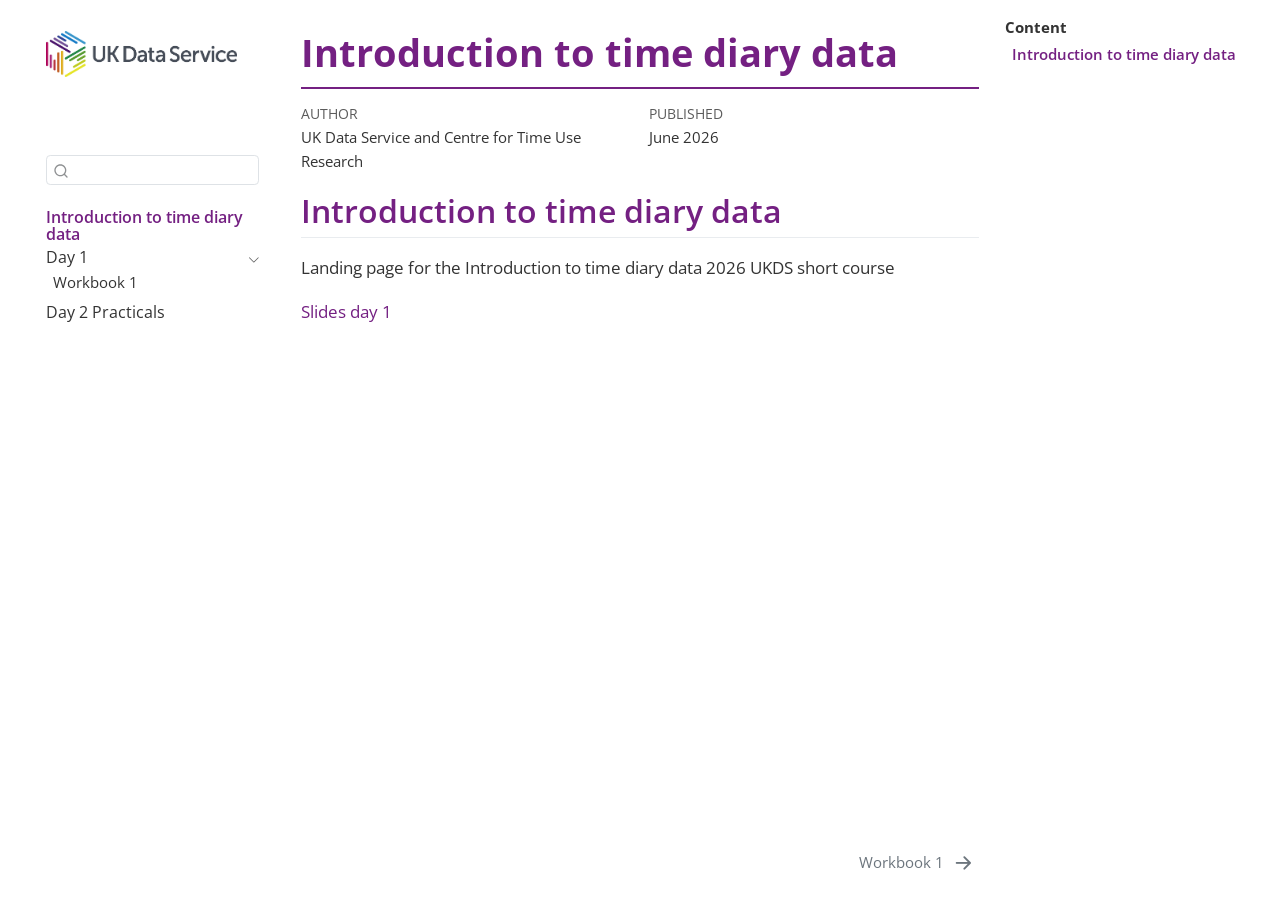
==== commit 45247dd7: "Slides" ====
--- a/docs/index.html
+++ b/docs/index.html
@@ -108,7 +108,6 @@
     <div class="sidebar-title mb-0 py-0">
       <a href="./"></a> 
         <div class="sidebar-tools-main">
-    <a href="./TUS26_04.html" title="Slides" class="quarto-navigation-tool px-1" aria-label="Slides"><i class="bi bi-"></i></a>
     <a href="./Introduction-to--time-diary-data.pdf" title="Download PDF" class="quarto-navigation-tool px-1" aria-label="Download PDF"><i class="bi bi-file-pdf"></i></a>
 </div>
     </div>
@@ -195,8 +194,8 @@
 
 <section id="introduction-to-time-diary-data" class="level2">
 <h2 class="anchored" data-anchor-id="introduction-to-time-diary-data">Introduction to time diary data</h2>
-<p>Landing page for the Introduction to time diary data UKDS short course</p>
-<p><a href="https://UKdataserviceopen.github.io/TUS2026/TUS26_04.html">Slides day 1</a> <a href="TUS26_04.html">Slides day 1</a></p>
+<p>Landing page for the Introduction to time diary data 2026 UKDS short course</p>
+<p><a href="TUS26_04.html">Slides day 1</a></p>
 
 
 </section>
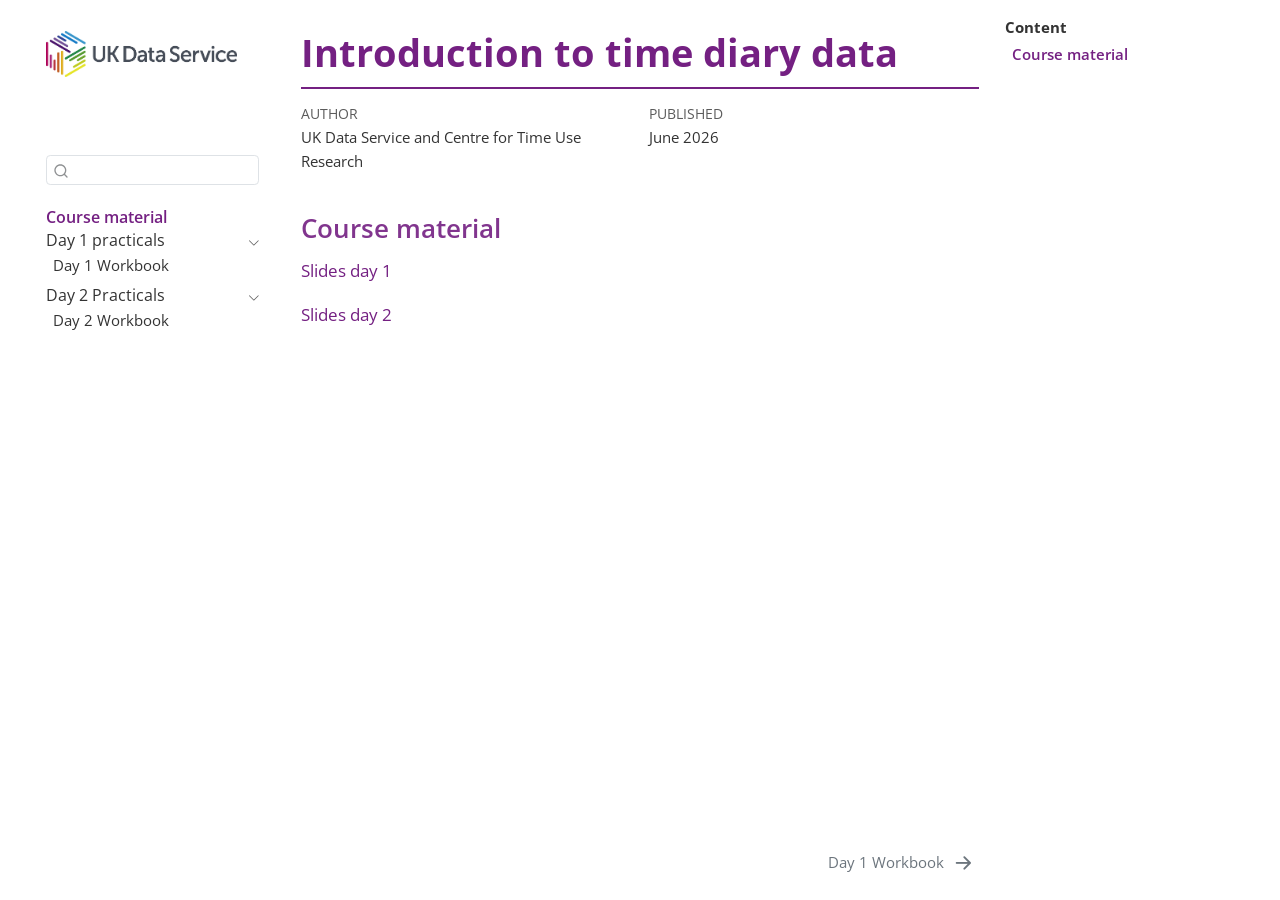
==== commit 3b446b5c: "Day 2" ====
--- a/docs/index.html
+++ b/docs/index.html
@@ -87,7 +87,7 @@
       <button type="button" class="quarto-btn-toggle btn" data-bs-toggle="collapse" role="button" data-bs-target=".quarto-sidebar-collapse-item" aria-controls="quarto-sidebar" aria-expanded="false" aria-label="Toggle sidebar navigation" onclick="if (window.quartoToggleHeadroom) { window.quartoToggleHeadroom(); }">
         <i class="bi bi-layout-text-sidebar-reverse"></i>
       </button>
-        <nav class="quarto-page-breadcrumbs" aria-label="breadcrumb"><ol class="breadcrumb"><li class="breadcrumb-item"><a href="./index.html"><span class="chapter-title">Introduction to time diary data</span></a></li></ol></nav>
+        <nav class="quarto-page-breadcrumbs" aria-label="breadcrumb"><ol class="breadcrumb"><li class="breadcrumb-item"><a href="./index.html"><span class="chapter-title">Course material</span></a></li></ol></nav>
         <a class="flex-grow-1" role="navigation" data-bs-toggle="collapse" data-bs-target=".quarto-sidebar-collapse-item" aria-controls="quarto-sidebar" aria-expanded="false" aria-label="Toggle sidebar navigation" onclick="if (window.quartoToggleHeadroom) { window.quartoToggleHeadroom(); }">      
         </a>
       <button type="button" class="btn quarto-search-button" aria-label="Search" onclick="window.quartoOpenSearch();">
@@ -121,13 +121,13 @@
     <ul class="list-unstyled mt-1">
         <li class="sidebar-item">
   <div class="sidebar-item-container"> 
-  <a href="./index.html" class="sidebar-item-text sidebar-link active"><span class="chapter-title">Introduction to time diary data</span></a>
+  <a href="./index.html" class="sidebar-item-text sidebar-link active"><span class="chapter-title">Course material</span></a>
   </div>
 </li>
         <li class="sidebar-item sidebar-item-section">
       <div class="sidebar-item-container"> 
             <a class="sidebar-item-text sidebar-link text-start" data-bs-toggle="collapse" data-bs-target="#quarto-sidebar-section-1" role="navigation" aria-expanded="true">
- <span class="menu-text">Day 1</span></a>
+ <span class="menu-text">Day 1 practicals</span></a>
           <a class="sidebar-item-toggle text-start" data-bs-toggle="collapse" data-bs-target="#quarto-sidebar-section-1" role="navigation" aria-expanded="true" aria-label="Toggle section">
             <i class="bi bi-chevron-right ms-2"></i>
           </a> 
@@ -135,14 +135,26 @@
       <ul id="quarto-sidebar-section-1" class="collapse list-unstyled sidebar-section depth1 show">  
           <li class="sidebar-item">
   <div class="sidebar-item-container"> 
-  <a href="./workbook_04.html" class="sidebar-item-text sidebar-link"><span class="chapter-title">Workbook 1</span></a>
+  <a href="./workbook_04.html" class="sidebar-item-text sidebar-link"><span class="chapter-title">Day 1 Workbook</span></a>
   </div>
 </li>
       </ul>
   </li>
         <li class="sidebar-item sidebar-item-section">
-      <span class="sidebar-item-text sidebar-link text-start">
- <span class="menu-text">Day 2 Practicals</span></span>
+      <div class="sidebar-item-container"> 
+            <a class="sidebar-item-text sidebar-link text-start" data-bs-toggle="collapse" data-bs-target="#quarto-sidebar-section-2" role="navigation" aria-expanded="true">
+ <span class="menu-text">Day 2 Practicals</span></a>
+          <a class="sidebar-item-toggle text-start" data-bs-toggle="collapse" data-bs-target="#quarto-sidebar-section-2" role="navigation" aria-expanded="true" aria-label="Toggle section">
+            <i class="bi bi-chevron-right ms-2"></i>
+          </a> 
+      </div>
+      <ul id="quarto-sidebar-section-2" class="collapse list-unstyled sidebar-section depth1 show">  
+          <li class="sidebar-item">
+  <div class="sidebar-item-container"> 
+  <a href="./workbook_11.html" class="sidebar-item-text sidebar-link"><span class="chapter-title">Day 2 Workbook</span></a>
+  </div>
+</li>
+      </ul>
   </li>
     </ul>
     </div>
@@ -154,7 +166,7 @@
     <h2 id="toc-title">Table of contents</h2>
    
   <ul>
-  <li><a href="#introduction-to-time-diary-data" id="toc-introduction-to-time-diary-data" class="nav-link active" data-scroll-target="#introduction-to-time-diary-data">Introduction to time diary data</a></li>
+  <li><a href="#course-material" id="toc-course-material" class="nav-link active" data-scroll-target="#course-material">Course material</a></li>
   </ul>
 </nav>
     </div>
@@ -192,10 +204,11 @@
 </header>
 
 
-<section id="introduction-to-time-diary-data" class="level2">
-<h2 class="anchored" data-anchor-id="introduction-to-time-diary-data">Introduction to time diary data</h2>
-<p>Landing page for the Introduction to time diary data 2026 UKDS short course</p>
-<p><a href="TUS26_04.html">Slides day 1</a></p>
+<section id="course-material" class="level3">
+<h3 class="anchored" data-anchor-id="course-material">Course material</h3>
+<!-- ## **Landing page for the *Introduction to Time Diary Data* 2026 UKDS short course** -->
+<p><a href="TUS26_04.html" target="_blank">Slides day 1</a></p>
+<p><a href="TUS26_11.html" target="_blank">Slides day 2</a></p>
 
 
 </section>
@@ -610,8 +623,8 @@
   <div class="nav-page nav-page-previous">
   </div>
   <div class="nav-page nav-page-next">
-      <a href="./workbook_04.html" class="pagination-link" aria-label="Workbook 1">
-        <span class="nav-page-text"><span class="chapter-title">Workbook 1</span></span> <i class="bi bi-arrow-right-short"></i>
+      <a href="./workbook_04.html" class="pagination-link" aria-label="Day 1 Workbook">
+        <span class="nav-page-text"><span class="chapter-title">Day 1 Workbook</span></span> <i class="bi bi-arrow-right-short"></i>
       </a>
   </div>
 </nav>
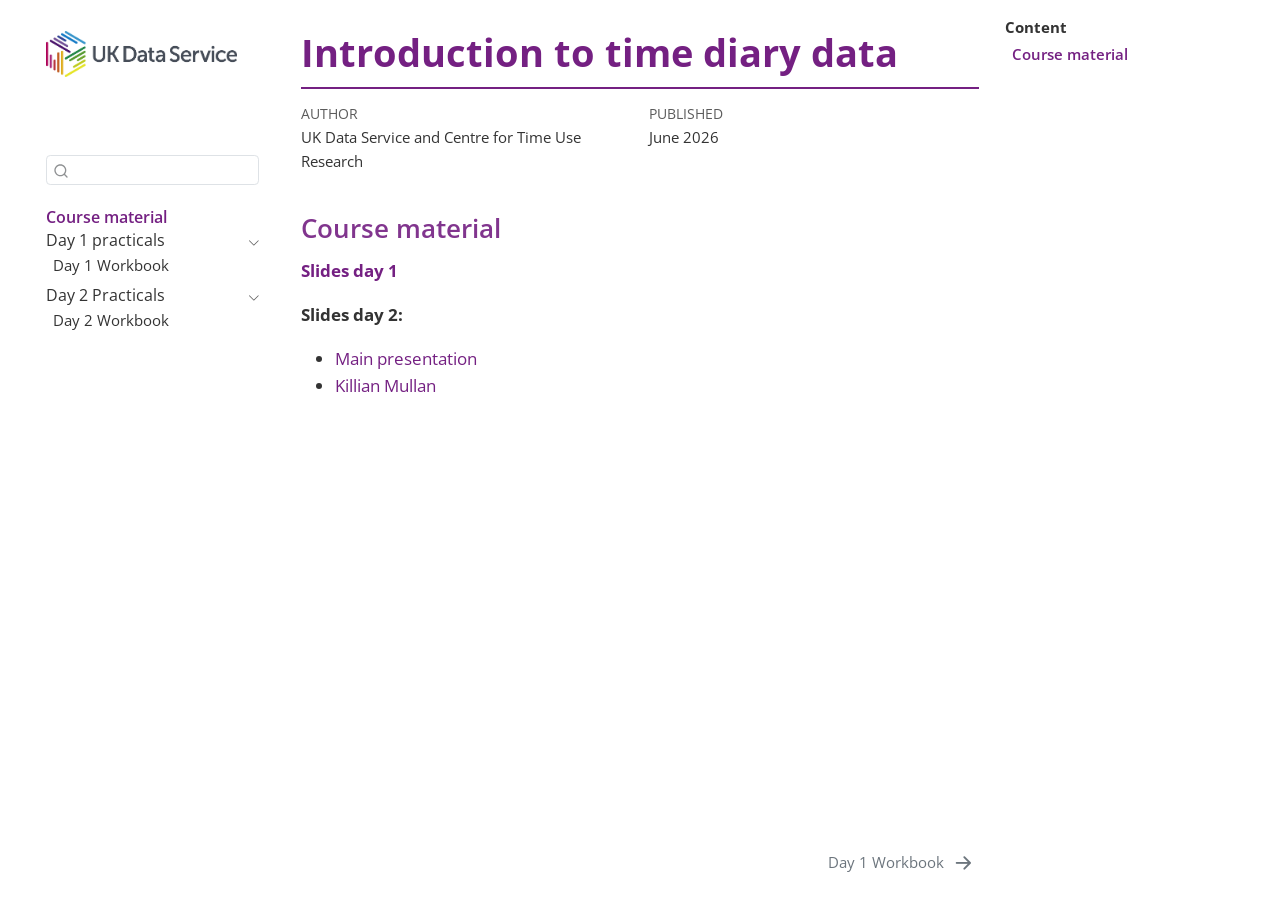
==== commit 54b318c4: "post" ====
--- a/docs/index.html
+++ b/docs/index.html
@@ -207,8 +207,12 @@
 <section id="course-material" class="level3">
 <h3 class="anchored" data-anchor-id="course-material">Course material</h3>
 <!-- ## **Landing page for the *Introduction to Time Diary Data* 2026 UKDS short course** -->
-<p><a href="TUS26_04.html" target="_blank">Slides day 1</a></p>
-<p><a href="TUS26_11.html" target="_blank">Slides day 2</a></p>
+<p><a href="TUS26_04.html" target="_blank"><strong>Slides day 1</strong></a></p>
+<p><strong>Slides day 2:</strong></p>
+<ul>
+<li><a href="TUS26_11.html" target="_blank">Main presentation</a></li>
+<li><a href="UKDS_TUS_Mullan.html" target="_blank">Killian Mullan</a></li>
+</ul>
 
 
 </section>
